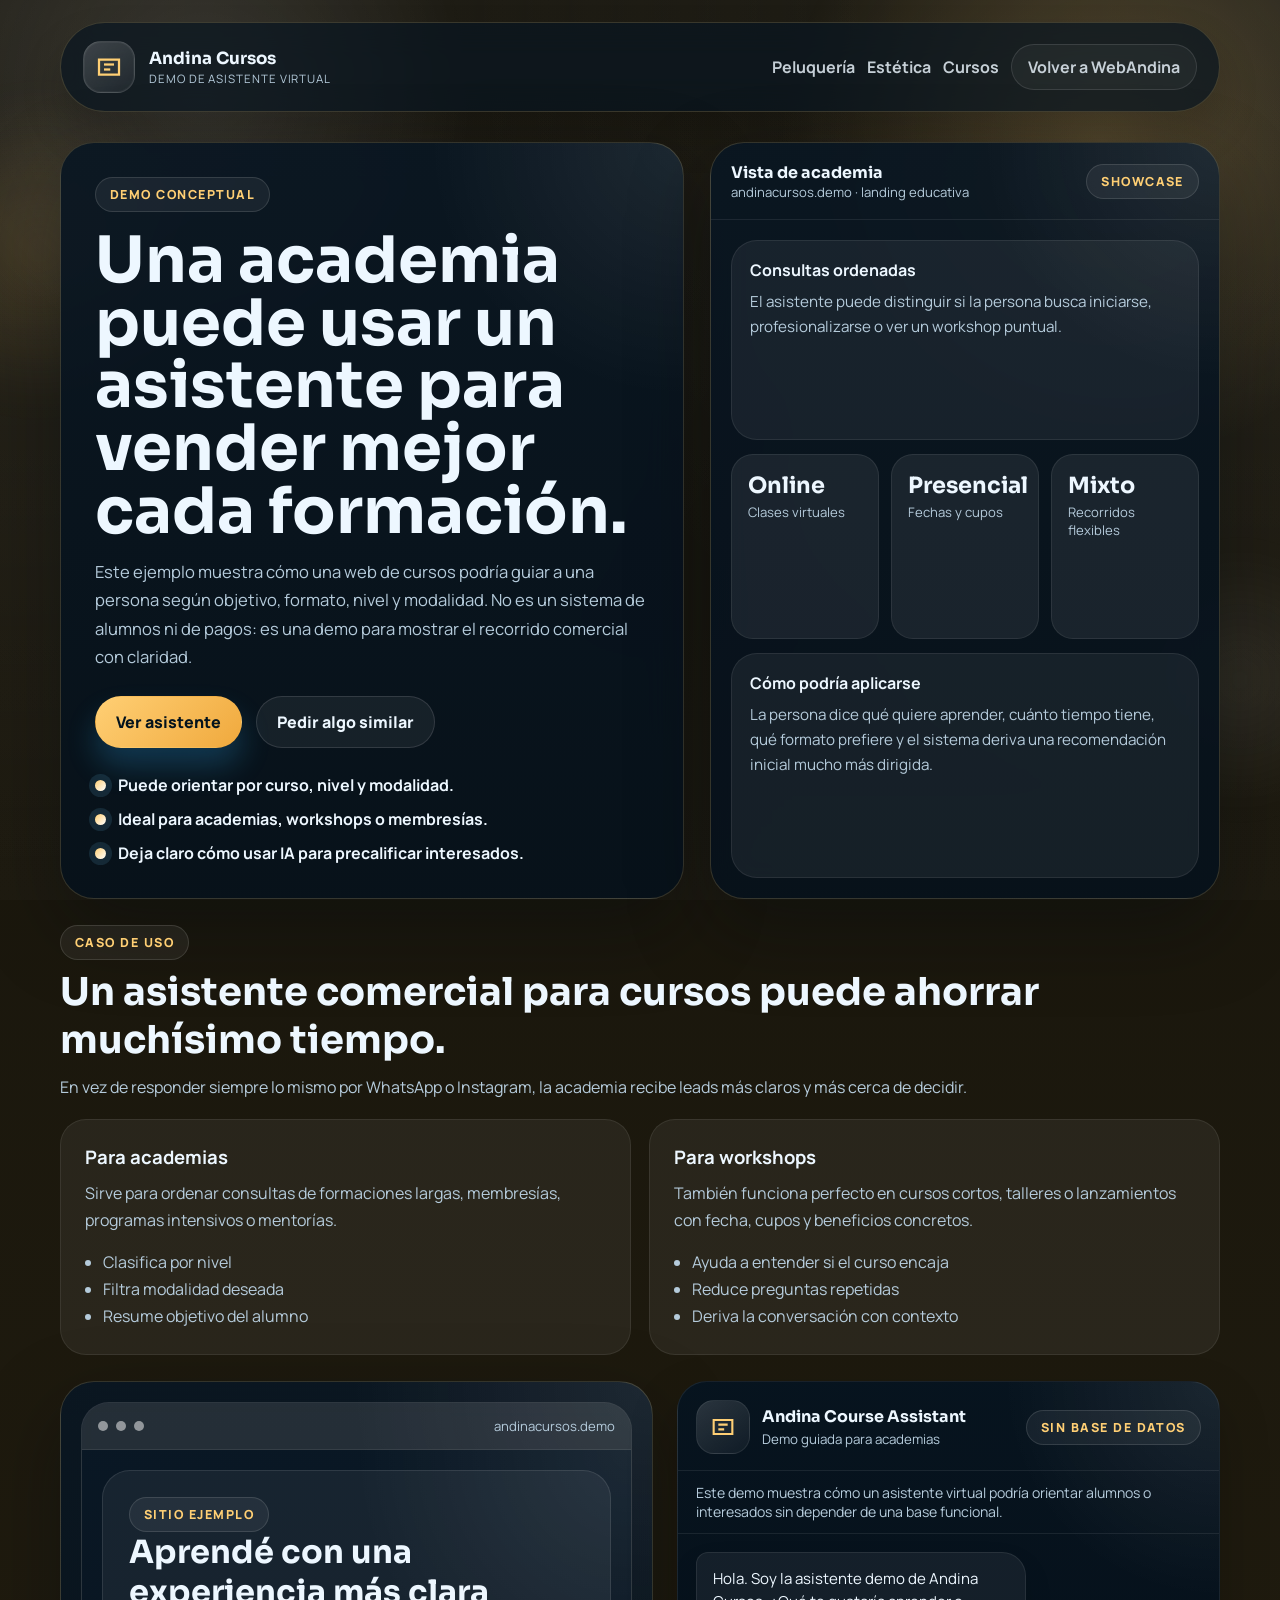
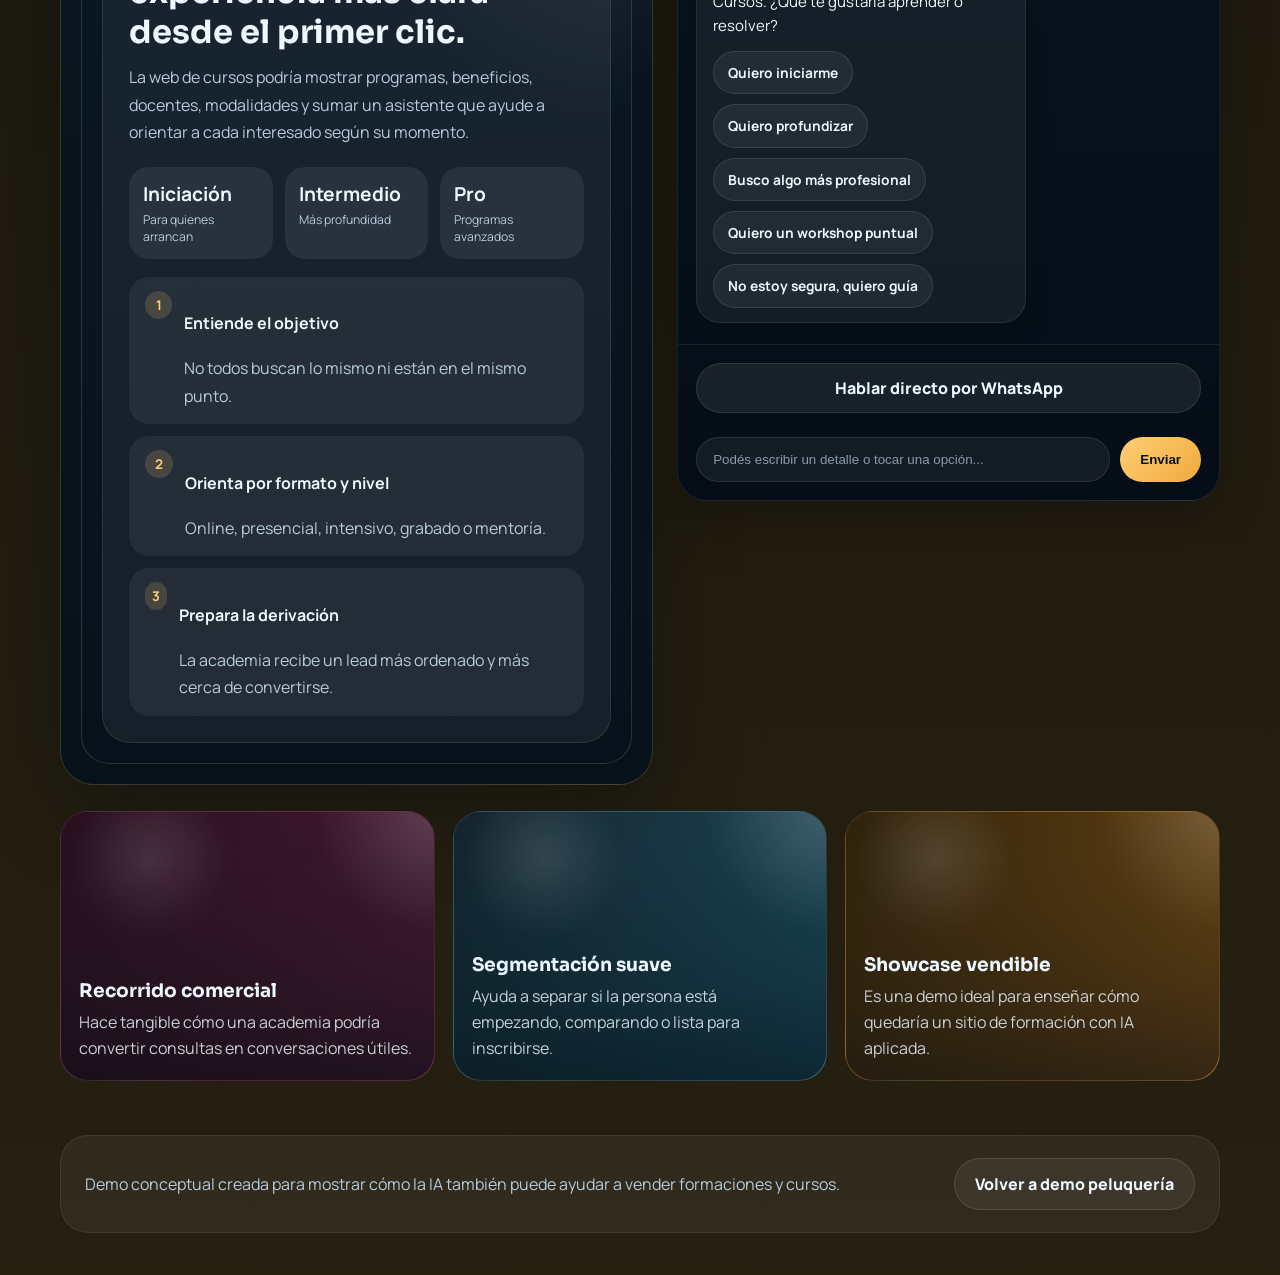
==== cursos.html @ 4b7d4a12 "Fix Netlify deploy file paths" ====
<!DOCTYPE html>
<html lang="es">
<head>
    <meta charset="UTF-8">
    <meta name="viewport" content="width=device-width, initial-scale=1.0">
    <title>Andina Cursos | Demo de asistente virtual | WebAndina</title>
    <meta name="description" content="Demo conceptual de asistente virtual para cursos, academias y formaciones. Ejemplo de recorridos comerciales guiados sin base de datos.">
    <link rel="icon" type="image/x-icon" href="./favicon.ico">
    <link rel="icon" type="image/svg+xml" href="./favicon.svg">
    <link rel="apple-touch-icon" href="./favicon-180.png">
    <link rel="preconnect" href="https://fonts.googleapis.com">
    <link rel="preconnect" href="https://fonts.gstatic.com" crossorigin>
    <link href="https://fonts.googleapis.com/css2?family=Manrope:wght@400;500;600;700;800&family=Sora:wght@500;600;700;800&display=swap" rel="stylesheet">
    <link rel="stylesheet" href="./demo-assistant.css">
    <style>
        body.demo-page {
            --demo-bg: #15130b;
            --demo-bg-soft: #262011;
            --demo-accent: #ffcf74;
            --demo-accent-strong: #f0a93d;
            --demo-accent-soft: rgba(255, 207, 116, 0.16);
            --demo-line: rgba(255, 207, 116, 0.18);
        }

        .cursos-grid-glow {
            position: fixed;
            inset: 0;
            pointer-events: none;
            z-index: 0;
            background:
                radial-gradient(circle at 16% 10%, rgba(255,255,255,0.10), transparent 20%),
                radial-gradient(circle at 86% 16%, rgba(255, 207, 116, 0.22), transparent 24%),
                linear-gradient(180deg, transparent 0%, rgba(255,255,255,0.02) 100%);
        }
    </style>
</head>
<body class="demo-page">
    <div class="cursos-grid-glow" aria-hidden="true"></div>

    <div class="demo-shell">
        <header class="demo-topbar">
            <div class="demo-container">
                <div class="demo-topbar-inner">
                    <a class="demo-brand" href="./index.html">
                        <span class="demo-brand-mark" aria-hidden="true">
                            <svg viewBox="0 0 24 24" fill="none" stroke="currentColor" stroke-width="1.8">
                                <path d="M4 6h16v12H4z"/>
                                <path d="M8 10h8"/>
                                <path d="M8 14h5"/>
                            </svg>
                        </span>
                        <span class="demo-brand-copy">
                            <strong>Andina Cursos</strong>
                            <small>Demo de asistente virtual</small>
                        </span>
                    </a>

                    <nav class="demo-nav">
                        <a href="./peluqueria">Peluquería</a>
                        <a href="./estetica">Estética</a>
                        <a href="./cursos">Cursos</a>
                        <a href="./index.html" class="demo-pill-link">Volver a WebAndina</a>
                    </nav>
                </div>
            </div>
        </header>

        <main class="demo-main">
            <div class="demo-container">
                <section class="demo-hero">
                    <article class="demo-panel demo-reveal">
                        <div class="demo-panel-copy">
                            <span class="demo-badge">Demo conceptual</span>
                            <h1>Una academia puede usar un asistente para vender mejor cada formación.</h1>
                            <p>
                                Este ejemplo muestra cómo una web de cursos podría guiar a una persona según objetivo, formato, nivel y modalidad. No es un sistema de alumnos ni de pagos: es una demo para mostrar el recorrido comercial con claridad.
                            </p>

                            <div class="demo-hero-actions">
                                <a href="#asistente" class="demo-button demo-button-primary">Ver asistente</a>
                                <a href="https://wa.me/5493757466729?text=Hola%2C%20quiero%20una%20demo%20como%20Andina%20Cursos." target="_blank" rel="noreferrer" class="demo-button demo-button-secondary">Pedir algo similar</a>
                            </div>

                            <div class="demo-highlight-list">
                                <div class="demo-highlight-item"><span class="demo-highlight-dot"></span> Puede orientar por curso, nivel y modalidad.</div>
                                <div class="demo-highlight-item"><span class="demo-highlight-dot"></span> Ideal para academias, workshops o membresías.</div>
                                <div class="demo-highlight-item"><span class="demo-highlight-dot"></span> Deja claro cómo usar IA para precalificar interesados.</div>
                            </div>
                        </div>
                    </article>

                    <aside class="demo-panel demo-preview demo-reveal">
                        <div class="demo-preview-head">
                            <div>
                                <strong>Vista de academia</strong>
                                <div class="demo-browser-url">andinacursos.demo · landing educativa</div>
                            </div>
                            <span class="demo-badge">Showcase</span>
                        </div>
                        <div class="demo-preview-body">
                            <article class="demo-mini-card">
                                <strong>Consultas ordenadas</strong>
                                <p>El asistente puede distinguir si la persona busca iniciarse, profesionalizarse o ver un workshop puntual.</p>
                            </article>
                            <div class="demo-stats">
                                <div class="demo-stat"><strong>Online</strong><span>Clases virtuales</span></div>
                                <div class="demo-stat"><strong>Presencial</strong><span>Fechas y cupos</span></div>
                                <div class="demo-stat"><strong>Mixto</strong><span>Recorridos flexibles</span></div>
                            </div>
                            <article class="demo-mini-card">
                                <strong>Cómo podría aplicarse</strong>
                                <p>La persona dice qué quiere aprender, cuánto tiempo tiene, qué formato prefiere y el sistema deriva una recomendación inicial mucho más dirigida.</p>
                            </article>
                        </div>
                    </aside>
                </section>

                <section class="demo-section demo-reveal">
                    <div class="demo-section-heading">
                        <span class="demo-badge">Caso de uso</span>
                        <h2>Un asistente comercial para cursos puede ahorrar muchísimo tiempo.</h2>
                        <p>En vez de responder siempre lo mismo por WhatsApp o Instagram, la academia recibe leads más claros y más cerca de decidir.</p>
                    </div>

                    <div class="demo-grid-two">
                        <article class="demo-case-card">
                            <h3>Para academias</h3>
                            <p>Sirve para ordenar consultas de formaciones largas, membresías, programas intensivos o mentorías.</p>
                            <ul>
                                <li>Clasifica por nivel</li>
                                <li>Filtra modalidad deseada</li>
                                <li>Resume objetivo del alumno</li>
                            </ul>
                        </article>
                        <article class="demo-case-card">
                            <h3>Para workshops</h3>
                            <p>También funciona perfecto en cursos cortos, talleres o lanzamientos con fecha, cupos y beneficios concretos.</p>
                            <ul>
                                <li>Ayuda a entender si el curso encaja</li>
                                <li>Reduce preguntas repetidas</li>
                                <li>Deriva la conversación con contexto</li>
                            </ul>
                        </article>
                    </div>
                </section>

                <section class="demo-showcase" id="asistente">
                    <article class="demo-panel demo-device demo-reveal">
                        <div class="demo-browser">
                            <div class="demo-browser-top">
                                <div class="demo-browser-dots"><span></span><span></span><span></span></div>
                                <div class="demo-browser-url">andinacursos.demo</div>
                            </div>
                            <div class="demo-browser-content">
                                <div class="demo-site-card">
                                    <span class="demo-badge">Sitio ejemplo</span>
                                    <h3>Aprendé con una experiencia más clara desde el primer clic.</h3>
                                    <p>La web de cursos podría mostrar programas, beneficios, docentes, modalidades y sumar un asistente que ayude a orientar a cada interesado según su momento.</p>

                                    <div class="demo-site-metrics">
                                        <div><strong>Iniciación</strong><span>Para quienes arrancan</span></div>
                                        <div><strong>Intermedio</strong><span>Más profundidad</span></div>
                                        <div><strong>Pro</strong><span>Programas avanzados</span></div>
                                    </div>

                                    <div class="demo-site-steps">
                                        <div class="demo-site-step">
                                            <strong>1</strong>
                                            <div>
                                                <h4>Entiende el objetivo</h4>
                                                <p>No todos buscan lo mismo ni están en el mismo punto.</p>
                                            </div>
                                        </div>
                                        <div class="demo-site-step">
                                            <strong>2</strong>
                                            <div>
                                                <h4>Orienta por formato y nivel</h4>
                                                <p>Online, presencial, intensivo, grabado o mentoría.</p>
                                            </div>
                                        </div>
                                        <div class="demo-site-step">
                                            <strong>3</strong>
                                            <div>
                                                <h4>Prepara la derivación</h4>
                                                <p>La academia recibe un lead más ordenado y más cerca de convertirse.</p>
                                            </div>
                                        </div>
                                    </div>
                                </div>
                            </div>
                        </div>
                    </article>

                    <aside class="demo-assistant-card demo-reveal" data-demo-assistant>
                        <script type="application/json">
                            {
                                "businessName": "Andina Cursos",
                                "assistantName": "Andina Course Assistant",
                                "assistantTag": "Demo guiada para academias",
                                "directActionLabel": "Hablar directo por WhatsApp",
                                "directActionHref": "https://wa.me/5493757466729?text=Hola%2C%20quiero%20una%20demo%20como%20Andina%20Cursos.",
                                "summaryLabel": "Resumen de interés demo",
                                "finalButtonLabel": "Pedir demo para mi academia",
                                "finalButtonHref": "https://wa.me/5493757466729?text=Hola%2C%20quiero%20un%20asistente%20para%20cursos%20como%20esta%20demo.",
                                "flow": [
                                    {
                                        "key": "goal",
                                        "label": "Objetivo",
                                        "shortLabel": "Objetivo",
                                        "question": "Hola. Soy la asistente demo de Andina Cursos. ¿Qué te gustaría aprender o resolver?",
                                        "options": [
                                            {"value": "iniciarme", "label": "Quiero iniciarme"},
                                            {"value": "profundizar", "label": "Quiero profundizar"},
                                            {"value": "certificar", "label": "Busco algo más profesional"},
                                            {"value": "workshop", "label": "Quiero un workshop puntual"},
                                            {"value": "no-se", "label": "No estoy segura, quiero guía"}
                                        ]
                                    },
                                    {
                                        "key": "format",
                                        "label": "Formato",
                                        "shortLabel": "Formato",
                                        "question": "¿Qué modalidad te resultaría más cómoda?",
                                        "options": [
                                            {"value": "online", "label": "Online"},
                                            {"value": "presencial", "label": "Presencial"},
                                            {"value": "mixto", "label": "Mixto"},
                                            {"value": "grabado", "label": "Contenido grabado"}
                                        ]
                                    },
                                    {
                                        "key": "availability",
                                        "label": "Tiempo",
                                        "shortLabel": "Tiempo",
                                        "question": "¿Cómo preferís avanzar con la formación?",
                                        "options": [
                                            {"value": "intensivo", "label": "Programa intensivo"},
                                            {"value": "semanal", "label": "Cursado semanal"},
                                            {"value": "a-mi-ritmo", "label": "A mi ritmo"},
                                            {"value": "asesoria", "label": "Quiero asesoramiento"}
                                        ]
                                    },
                                    {
                                        "key": "details",
                                        "label": "Detalle",
                                        "shortLabel": "Detalle",
                                        "question": "Si querés, agregá un detalle extra sobre lo que te interesa aprender.",
                                        "type": "text",
                                        "placeholder": "Ejemplo: me gustaría algo práctico y aplicable para empezar pronto."
                                    }
                                ]
                            }
                        </script>
                        <div class="demo-assistant-head">
                            <div class="demo-assistant-brand">
                                <span class="demo-assistant-avatar" aria-hidden="true">
                                    <svg viewBox="0 0 24 24" fill="none" stroke="currentColor" stroke-width="1.8">
                                        <path d="M4 6h16v12H4z"/>
                                        <path d="M8 10h8"/>
                                        <path d="M8 14h5"/>
                                    </svg>
                                </span>
                                <div>
                                    <strong>Andina Course Assistant</strong>
                                    <small>Demo guiada para academias</small>
                                </div>
                            </div>
                            <span class="demo-badge">Sin base de datos</span>
                        </div>
                        <div class="demo-assistant-demo">Este demo muestra cómo un asistente virtual podría orientar alumnos o interesados sin depender de una base funcional.</div>
                        <div class="demo-assistant-messages" data-demo-messages></div>
                        <div class="demo-assistant-footer">
                            <a data-demo-direct class="demo-direct-link" href="https://wa.me/5493757466729?text=Hola%2C%20quiero%20una%20demo%20como%20Andina%20Cursos.">Hablar directo por WhatsApp</a>
                            <div class="demo-actions" data-demo-actions></div>
                            <form class="demo-input-row" data-demo-form>
                                <input data-demo-input type="text" placeholder="Podés escribir un detalle o tocar una opción...">
                                <button type="submit" class="demo-send">Enviar</button>
                            </form>
                        </div>
                    </aside>
                </section>

                <section class="demo-section demo-reveal">
                    <div class="demo-gallery">
                        <article class="demo-gallery-card demo-gallery-card--one">
                            <div>
                                <h3>Recorrido comercial</h3>
                                <p>Hace tangible cómo una academia podría convertir consultas en conversaciones útiles.</p>
                            </div>
                        </article>
                        <article class="demo-gallery-card demo-gallery-card--two">
                            <div>
                                <h3>Segmentación suave</h3>
                                <p>Ayuda a separar si la persona está empezando, comparando o lista para inscribirse.</p>
                            </div>
                        </article>
                        <article class="demo-gallery-card demo-gallery-card--three">
                            <div>
                                <h3>Showcase vendible</h3>
                                <p>Es una demo ideal para enseñar cómo quedaría un sitio de formación con IA aplicada.</p>
                            </div>
                        </article>
                    </div>
                </section>
            </div>
        </main>

        <footer class="demo-footer">
            <div class="demo-container">
                <div class="demo-footer-card">
                    <p>Demo conceptual creada para mostrar cómo la IA también puede ayudar a vender formaciones y cursos.</p>
                    <a href="./peluqueria" class="demo-button demo-button-secondary">Volver a demo peluquería</a>
                </div>
            </div>
        </footer>
    </div>

    <script src="./demo-assistant.js"></script>
</body>
</html>
---- demo-assistant.css ----
:root {
    --demo-bg: #07131c;
    --demo-bg-soft: #0d2130;
    --demo-surface: rgba(10, 25, 38, 0.82);
    --demo-surface-strong: rgba(7, 18, 28, 0.92);
    --demo-card: rgba(255, 255, 255, 0.9);
    --demo-card-strong: rgba(255, 255, 255, 0.97);
    --demo-line: rgba(142, 201, 255, 0.18);
    --demo-text: #edf7ff;
    --demo-text-dark: #1a2a3b;
    --demo-muted: #b5cbdb;
    --demo-muted-dark: #68809a;
    --demo-accent: #72d5ff;
    --demo-accent-strong: #2cb0f4;
    --demo-accent-soft: rgba(114, 213, 255, 0.16);
    --demo-success: #49d38d;
    --demo-shadow: 0 30px 80px rgba(2, 8, 14, 0.34);
    --demo-radius-xl: 34px;
    --demo-radius-lg: 26px;
    --demo-radius-md: 20px;
}

* {
    box-sizing: border-box;
}

html {
    scroll-behavior: smooth;
}

body.demo-page {
    margin: 0;
    min-height: 100vh;
    background:
        radial-gradient(circle at top left, rgba(255,255,255,0.08), transparent 28%),
        radial-gradient(circle at top right, rgba(255,255,255,0.08), transparent 26%),
        linear-gradient(180deg, var(--demo-bg) 0%, var(--demo-bg-soft) 100%);
    color: var(--demo-text);
    font-family: "Manrope", sans-serif;
    position: relative;
    overflow-x: hidden;
}

.demo-page::before,
.demo-page::after {
    content: "";
    position: fixed;
    inset: auto;
    pointer-events: none;
    z-index: 0;
}

.demo-page::before {
    top: 90px;
    left: -120px;
    width: 320px;
    height: 320px;
    border-radius: 999px;
    background: radial-gradient(circle, var(--demo-accent-soft), transparent 68%);
    filter: blur(20px);
}

.demo-page::after {
    right: -100px;
    bottom: 80px;
    width: 280px;
    height: 280px;
    border-radius: 999px;
    background: radial-gradient(circle, rgba(255, 255, 255, 0.08), transparent 68%);
    filter: blur(18px);
}

.demo-shell {
    position: relative;
    z-index: 1;
}

.demo-reveal.is-visible {
    opacity: 1 !important;
    transform: translateY(0) !important;
}

.demo-container {
    width: min(1160px, calc(100vw - 36px));
    margin: 0 auto;
}

.demo-topbar {
    padding: 22px 0 0;
}

.demo-topbar-inner {
    display: flex;
    align-items: center;
    justify-content: space-between;
    gap: 18px;
    padding: 18px 22px;
    border-radius: 999px;
    border: 1px solid var(--demo-line);
    background: rgba(8, 21, 32, 0.7);
    backdrop-filter: blur(16px);
    box-shadow: 0 22px 40px rgba(0, 0, 0, 0.18);
}

.demo-brand {
    display: flex;
    align-items: center;
    gap: 14px;
    text-decoration: none;
    color: inherit;
}

.demo-brand-mark {
    width: 52px;
    height: 52px;
    display: grid;
    place-items: center;
    border-radius: 18px;
    background: linear-gradient(145deg, rgba(255,255,255,0.18), rgba(255,255,255,0.05));
    border: 1px solid rgba(255, 255, 255, 0.12);
    color: var(--demo-accent);
    box-shadow: inset 0 0 0 1px rgba(255,255,255,0.04);
}

.demo-brand-mark svg {
    width: 30px;
    height: 30px;
}

.demo-brand-copy {
    display: grid;
    gap: 2px;
}

.demo-brand-copy strong {
    font-family: "Sora", sans-serif;
    font-size: 1.05rem;
}

.demo-brand-copy small {
    color: var(--demo-muted);
    letter-spacing: 0.08em;
    text-transform: uppercase;
    font-size: 0.72rem;
}

.demo-nav {
    display: flex;
    align-items: center;
    flex-wrap: wrap;
    justify-content: flex-end;
    gap: 12px;
}

.demo-nav a {
    color: var(--demo-text);
    text-decoration: none;
    font-weight: 700;
    opacity: 0.82;
}

.demo-nav a:hover,
.demo-nav a:focus {
    opacity: 1;
}

.demo-nav .demo-pill-link {
    padding: 11px 16px;
    border-radius: 999px;
    border: 1px solid rgba(255,255,255,0.14);
    background: rgba(255,255,255,0.05);
}

.demo-main {
    padding: 30px 0 54px;
}

.demo-hero {
    display: grid;
    grid-template-columns: minmax(0, 1.1fr) minmax(320px, 0.9fr);
    gap: 26px;
    align-items: stretch;
}

.demo-panel {
    border-radius: var(--demo-radius-xl);
    border: 1px solid var(--demo-line);
    background:
        radial-gradient(circle at top right, rgba(255,255,255,0.08), transparent 26%),
        linear-gradient(180deg, rgba(9, 22, 34, 0.92), rgba(6, 17, 27, 0.92));
    box-shadow: var(--demo-shadow);
    backdrop-filter: blur(18px);
}

.demo-panel-copy {
    padding: 34px;
}

.demo-badge {
    display: inline-flex;
    align-items: center;
    padding: 8px 14px;
    border-radius: 999px;
    border: 1px solid rgba(255,255,255,0.12);
    background: rgba(255,255,255,0.06);
    color: var(--demo-accent);
    font-size: 0.78rem;
    font-weight: 800;
    letter-spacing: 0.12em;
    text-transform: uppercase;
}

.demo-panel-copy h1 {
    margin: 18px 0 14px;
    font-family: "Sora", sans-serif;
    font-size: clamp(2.35rem, 5vw, 4.35rem);
    line-height: 0.98;
}

.demo-panel-copy p {
    margin: 0;
    max-width: 640px;
    color: var(--demo-muted);
    line-height: 1.72;
    font-size: 1.04rem;
}

.demo-hero-actions {
    display: flex;
    flex-wrap: wrap;
    gap: 14px;
    margin-top: 24px;
}

.demo-button {
    display: inline-flex;
    align-items: center;
    justify-content: center;
    gap: 10px;
    padding: 14px 20px;
    border-radius: 999px;
    border: 1px solid transparent;
    text-decoration: none;
    font-weight: 800;
    transition: transform 0.2s ease, box-shadow 0.2s ease, border-color 0.2s ease;
}

.demo-button:hover,
.demo-button:focus {
    transform: translateY(-2px);
}

.demo-button-primary {
    background: linear-gradient(135deg, var(--demo-accent), var(--demo-accent-strong));
    color: #03131d;
    box-shadow: 0 18px 30px rgba(44, 176, 244, 0.24);
}

.demo-button-secondary {
    border-color: rgba(255,255,255,0.12);
    background: rgba(255,255,255,0.06);
    color: var(--demo-text);
}

.demo-highlight-list {
    display: grid;
    gap: 12px;
    margin-top: 26px;
}

.demo-highlight-item {
    display: flex;
    align-items: center;
    gap: 12px;
    color: var(--demo-text);
    font-weight: 700;
}

.demo-highlight-dot {
    width: 11px;
    height: 11px;
    border-radius: 999px;
    background: linear-gradient(135deg, var(--demo-accent), #ffffff);
    box-shadow: 0 0 0 6px rgba(114, 213, 255, 0.12);
}

.demo-preview {
    display: grid;
    grid-template-rows: auto 1fr;
    overflow: hidden;
}

.demo-preview-head {
    display: flex;
    align-items: center;
    justify-content: space-between;
    gap: 12px;
    padding: 18px 20px;
    border-bottom: 1px solid rgba(255,255,255,0.08);
}

.demo-preview-head strong {
    font-family: "Sora", sans-serif;
    font-size: 1rem;
}

.demo-preview-body {
    padding: 20px;
    display: grid;
    gap: 14px;
}

.demo-mini-card,
.demo-info-card,
.demo-case-card {
    border-radius: var(--demo-radius-lg);
    border: 1px solid rgba(255,255,255,0.08);
    background: rgba(255,255,255,0.06);
}

.demo-mini-card {
    padding: 18px;
}

.demo-mini-card strong {
    display: block;
    font-size: 1rem;
    margin-bottom: 8px;
}

.demo-mini-card p {
    margin: 0;
    color: var(--demo-muted);
    line-height: 1.65;
    font-size: 0.95rem;
}

.demo-stats {
    display: grid;
    grid-template-columns: repeat(3, minmax(0, 1fr));
    gap: 12px;
}

.demo-stat {
    padding: 16px;
    border-radius: 22px;
    background: rgba(255,255,255,0.07);
    border: 1px solid rgba(255,255,255,0.08);
}

.demo-stat strong {
    display: block;
    font-family: "Sora", sans-serif;
    font-size: 1.4rem;
}

.demo-stat span {
    display: block;
    margin-top: 4px;
    color: var(--demo-muted);
    font-size: 0.82rem;
}

.demo-section {
    margin-top: 26px;
}

.demo-grid-three {
    display: grid;
    grid-template-columns: repeat(3, minmax(0, 1fr));
    gap: 18px;
}

.demo-grid-two {
    display: grid;
    grid-template-columns: repeat(2, minmax(0, 1fr));
    gap: 18px;
}

.demo-info-card,
.demo-case-card {
    padding: 24px;
}

.demo-section-heading {
    margin-bottom: 18px;
}

.demo-section-heading h2 {
    margin: 8px 0 0;
    font-family: "Sora", sans-serif;
    font-size: clamp(1.7rem, 3vw, 2.4rem);
}

.demo-section-heading p {
    margin: 10px 0 0;
    color: var(--demo-muted);
    line-height: 1.7;
}

.demo-info-card h3,
.demo-case-card h3 {
    margin: 0 0 10px;
    font-size: 1.16rem;
}

.demo-info-card p,
.demo-case-card p {
    margin: 0;
    color: var(--demo-muted);
    line-height: 1.7;
}

.demo-info-card ul,
.demo-case-card ul {
    margin: 14px 0 0;
    padding-left: 18px;
    color: var(--demo-muted);
    line-height: 1.7;
}

.demo-tag-row {
    display: flex;
    flex-wrap: wrap;
    gap: 10px;
    margin-top: 14px;
}

.demo-tag {
    display: inline-flex;
    align-items: center;
    padding: 8px 12px;
    border-radius: 999px;
    background: rgba(255,255,255,0.08);
    color: var(--demo-text);
    font-size: 0.82rem;
    font-weight: 700;
}

.demo-showcase {
    margin-top: 26px;
    display: grid;
    grid-template-columns: minmax(0, 0.94fr) minmax(340px, 0.86fr);
    gap: 24px;
    align-items: start;
}

.demo-device {
    padding: 20px;
}

.demo-browser {
    border-radius: 28px;
    border: 1px solid rgba(255,255,255,0.08);
    overflow: hidden;
    background: rgba(255,255,255,0.07);
}

.demo-browser-top {
    display: flex;
    align-items: center;
    justify-content: space-between;
    gap: 10px;
    padding: 14px 16px;
    border-bottom: 1px solid rgba(255,255,255,0.08);
    background: rgba(255,255,255,0.04);
}

.demo-browser-dots {
    display: flex;
    gap: 8px;
}

.demo-browser-dots span {
    width: 10px;
    height: 10px;
    border-radius: 999px;
    background: rgba(255,255,255,0.5);
}

.demo-browser-url {
    color: var(--demo-muted);
    font-size: 0.82rem;
}

.demo-browser-content {
    padding: 20px;
    background:
        radial-gradient(circle at top right, rgba(255,255,255,0.08), transparent 26%),
        linear-gradient(180deg, rgba(9, 23, 36, 0.98), rgba(7, 17, 28, 0.96));
}

.demo-site-card {
    border-radius: 28px;
    border: 1px solid rgba(255,255,255,0.1);
    background: rgba(255,255,255,0.06);
    padding: 26px;
}

.demo-site-card h3 {
    margin: 0 0 12px;
    font-family: "Sora", sans-serif;
    font-size: 2rem;
}

.demo-site-card p {
    margin: 0;
    color: var(--demo-muted);
    line-height: 1.72;
}

.demo-site-metrics {
    display: grid;
    grid-template-columns: repeat(3, minmax(0, 1fr));
    gap: 12px;
    margin-top: 20px;
}

.demo-site-metrics div {
    padding: 14px;
    border-radius: 20px;
    background: rgba(255,255,255,0.07);
}

.demo-site-metrics strong {
    display: block;
    font-size: 1.2rem;
}

.demo-site-metrics span {
    display: block;
    margin-top: 4px;
    color: var(--demo-muted);
    font-size: 0.76rem;
}

.demo-site-steps {
    display: grid;
    gap: 12px;
    margin-top: 18px;
}

.demo-site-step {
    display: flex;
    align-items: flex-start;
    gap: 12px;
    padding: 14px 16px;
    border-radius: 20px;
    background: rgba(255,255,255,0.06);
}

.demo-site-step strong {
    display: inline-flex;
    align-items: center;
    justify-content: center;
    width: 28px;
    height: 28px;
    border-radius: 999px;
    background: var(--demo-accent-soft);
    color: var(--demo-accent);
    font-size: 0.84rem;
}

.demo-site-step p {
    margin: 2px 0 0;
    color: var(--demo-muted);
}

.demo-assistant-card {
    display: grid;
    grid-template-rows: auto auto minmax(0, 1fr) auto;
    min-height: 720px;
    border-radius: 30px;
    border: 1px solid rgba(255,255,255,0.08);
    background:
        radial-gradient(circle at top right, rgba(255,255,255,0.08), transparent 24%),
        linear-gradient(180deg, rgba(7, 20, 31, 0.98), rgba(5, 14, 24, 0.98));
    overflow: hidden;
    box-shadow: 0 22px 50px rgba(0, 0, 0, 0.22);
}

.demo-assistant-head {
    display: flex;
    align-items: center;
    justify-content: space-between;
    gap: 14px;
    padding: 18px 18px 16px;
    border-bottom: 1px solid rgba(255,255,255,0.08);
}

.demo-assistant-brand {
    display: flex;
    align-items: center;
    gap: 12px;
}

.demo-assistant-avatar {
    width: 54px;
    height: 54px;
    border-radius: 18px;
    display: grid;
    place-items: center;
    background: linear-gradient(145deg, rgba(255,255,255,0.14), rgba(255,255,255,0.04));
    color: var(--demo-accent);
    border: 1px solid rgba(255,255,255,0.08);
}

.demo-assistant-avatar svg {
    width: 28px;
    height: 28px;
}

.demo-assistant-brand strong {
    display: block;
    font-family: "Sora", sans-serif;
    font-size: 1rem;
}

.demo-assistant-brand small {
    color: var(--demo-muted);
}

.demo-assistant-demo {
    padding: 12px 18px;
    border-bottom: 1px solid rgba(255,255,255,0.08);
    color: var(--demo-muted);
    font-size: 0.88rem;
}

.demo-assistant-messages {
    padding: 18px;
    overflow: auto;
    display: grid;
    align-content: start;
    gap: 12px;
    min-height: 0;
}

.demo-msg {
    display: flex;
}

.demo-msg.bot {
    justify-content: flex-start;
}

.demo-msg.user {
    justify-content: flex-end;
}

.demo-bubble {
    max-width: min(88%, 330px);
    border-radius: 24px;
    padding: 14px 16px;
    line-height: 1.55;
    font-size: 0.94rem;
    box-shadow: 0 14px 28px rgba(0,0,0,0.12);
}

.demo-msg.bot .demo-bubble {
    border: 1px solid rgba(255,255,255,0.08);
    background: rgba(255,255,255,0.06);
    color: var(--demo-text);
    border-top-left-radius: 12px;
}

.demo-msg.user .demo-bubble {
    background: linear-gradient(135deg, var(--demo-accent), var(--demo-accent-strong));
    color: #03131d;
    border-top-right-radius: 12px;
    font-weight: 700;
}

.demo-options {
    display: flex;
    flex-wrap: wrap;
    gap: 10px;
    margin-top: 14px;
}

.demo-chip {
    appearance: none;
    border: 1px solid rgba(255,255,255,0.1);
    background: rgba(255,255,255,0.06);
    color: var(--demo-text);
    border-radius: 999px;
    padding: 10px 14px;
    font: inherit;
    font-size: 0.86rem;
    font-weight: 700;
    cursor: pointer;
    transition: transform 0.18s ease, border-color 0.18s ease, background 0.18s ease;
}

.demo-chip:hover,
.demo-chip:focus {
    transform: translateY(-1px);
    border-color: rgba(255,255,255,0.2);
}

.demo-chip.is-selected {
    background: linear-gradient(135deg, rgba(114, 213, 255, 0.24), rgba(44, 176, 244, 0.22));
    border-color: rgba(114, 213, 255, 0.42);
}

.demo-chip[disabled] {
    opacity: 0.68;
    cursor: default;
}

.demo-actions {
    display: flex;
    flex-wrap: wrap;
    gap: 10px;
}

.demo-summary {
    margin-top: 14px;
    border-radius: 20px;
    border: 1px solid rgba(255,255,255,0.08);
    background: rgba(255,255,255,0.05);
    padding: 14px;
}

.demo-summary-grid {
    display: grid;
    gap: 10px;
    margin-top: 12px;
}

.demo-summary-grid div {
    display: flex;
    justify-content: space-between;
    gap: 14px;
    align-items: baseline;
}

.demo-summary-grid span {
    color: var(--demo-muted);
    font-size: 0.8rem;
    text-transform: uppercase;
    letter-spacing: 0.06em;
}

.demo-summary-grid strong {
    text-align: right;
    font-size: 0.92rem;
}

.demo-typing {
    display: inline-flex;
    align-items: center;
    gap: 7px;
}

.demo-typing span {
    width: 8px;
    height: 8px;
    border-radius: 999px;
    background: rgba(255,255,255,0.66);
    animation: demoTypingPulse 1s infinite ease-in-out;
}

.demo-typing span:nth-child(2) {
    animation-delay: 0.16s;
}

.demo-typing span:nth-child(3) {
    animation-delay: 0.32s;
}

.demo-assistant-footer {
    padding: 18px;
    border-top: 1px solid rgba(255,255,255,0.08);
    display: grid;
    gap: 12px;
}

.demo-direct-link {
    display: inline-flex;
    align-items: center;
    justify-content: center;
    padding: 13px 16px;
    border-radius: 999px;
    background: rgba(255,255,255,0.08);
    color: var(--demo-text);
    text-decoration: none;
    font-weight: 800;
    border: 1px solid rgba(255,255,255,0.1);
}

.demo-input-row {
    display: grid;
    grid-template-columns: minmax(0, 1fr) auto;
    gap: 10px;
}

.demo-input-row input {
    border: 1px solid rgba(255,255,255,0.1);
    background: rgba(255,255,255,0.06);
    border-radius: 999px;
    padding: 14px 16px;
    color: var(--demo-text);
    outline: none;
}

.demo-input-row input::placeholder {
    color: rgba(181, 203, 219, 0.72);
}

.demo-send {
    appearance: none;
    border: 0;
    border-radius: 999px;
    padding: 0 20px;
    background: linear-gradient(135deg, var(--demo-accent), var(--demo-accent-strong));
    color: #03131d;
    font-weight: 800;
}

.demo-gallery {
    display: grid;
    grid-template-columns: repeat(3, minmax(0, 1fr));
    gap: 18px;
    margin-top: 18px;
}

.demo-gallery-card {
    position: relative;
    overflow: hidden;
    border-radius: 28px;
    min-height: 270px;
    border: 1px solid rgba(255,255,255,0.08);
    background:
        linear-gradient(180deg, rgba(255,255,255,0.04), rgba(255,255,255,0.02)),
        linear-gradient(135deg, rgba(255,255,255,0.08), transparent);
}

.demo-gallery-card::before {
    content: "";
    position: absolute;
    inset: 0;
    background:
        radial-gradient(circle at top right, rgba(255,255,255,0.16), transparent 26%),
        linear-gradient(180deg, transparent, rgba(3, 10, 16, 0.64));
}

.demo-gallery-card > div {
    position: absolute;
    inset: auto 18px 18px;
    z-index: 1;
}

.demo-gallery-card h3 {
    margin: 0 0 8px;
    font-family: "Sora", sans-serif;
}

.demo-gallery-card p {
    margin: 0;
    color: rgba(237, 247, 255, 0.82);
    line-height: 1.62;
}

.demo-gallery-card--one {
    background:
        radial-gradient(circle at 24% 18%, rgba(255,255,255,0.14), transparent 22%),
        linear-gradient(145deg, rgba(41, 15, 32, 0.9), rgba(92, 34, 65, 0.96));
}

.demo-gallery-card--two {
    background:
        radial-gradient(circle at 24% 18%, rgba(255,255,255,0.14), transparent 22%),
        linear-gradient(145deg, rgba(20, 37, 50, 0.9), rgba(32, 98, 118, 0.96));
}

.demo-gallery-card--three {
    background:
        radial-gradient(circle at 24% 18%, rgba(255,255,255,0.14), transparent 22%),
        linear-gradient(145deg, rgba(48, 35, 11, 0.9), rgba(146, 93, 24, 0.96));
}

.demo-callout {
    margin-top: 28px;
    padding: 22px 24px;
    border-radius: 28px;
    border: 1px solid rgba(255,255,255,0.08);
    background: rgba(255,255,255,0.06);
}

.demo-callout strong {
    display: block;
    font-size: 1.12rem;
    margin-bottom: 8px;
}

.demo-callout p {
    margin: 0;
    color: var(--demo-muted);
    line-height: 1.72;
}

.demo-footer {
    padding: 0 0 42px;
}

.demo-footer-card {
    padding: 22px 24px;
    border-radius: 28px;
    border: 1px solid rgba(255,255,255,0.08);
    background: rgba(255,255,255,0.05);
    display: flex;
    align-items: center;
    justify-content: space-between;
    flex-wrap: wrap;
    gap: 14px;
}

.demo-footer-card p {
    margin: 0;
    color: var(--demo-muted);
}

@keyframes demoTypingPulse {
    0%, 80%, 100% {
        transform: scale(0.8);
        opacity: 0.45;
    }
    40% {
        transform: scale(1);
        opacity: 1;
    }
}

@media (max-width: 1120px) {
    .demo-hero,
    .demo-showcase {
        grid-template-columns: 1fr;
    }

    .demo-assistant-card {
        min-height: 680px;
    }
}

@media (max-width: 860px) {
    .demo-topbar-inner {
        border-radius: 28px;
        align-items: flex-start;
        flex-direction: column;
    }

    .demo-nav {
        width: 100%;
        justify-content: flex-start;
    }

    .demo-grid-three,
    .demo-grid-two,
    .demo-gallery {
        grid-template-columns: 1fr;
    }

    .demo-stats,
    .demo-site-metrics {
        grid-template-columns: 1fr;
    }
}

@media (max-width: 640px) {
    .demo-container {
        width: min(100vw - 22px, 1160px);
    }

    .demo-panel-copy,
    .demo-section,
    .demo-preview-body,
    .demo-device {
        padding: 20px;
    }

    .demo-panel-copy h1 {
        font-size: 2.36rem;
    }

    .demo-assistant-head,
    .demo-assistant-demo,
    .demo-assistant-messages,
    .demo-assistant-footer {
        padding-left: 14px;
        padding-right: 14px;
    }

    .demo-assistant-card {
        min-height: 620px;
    }

    .demo-bubble {
        max-width: 92%;
    }
}
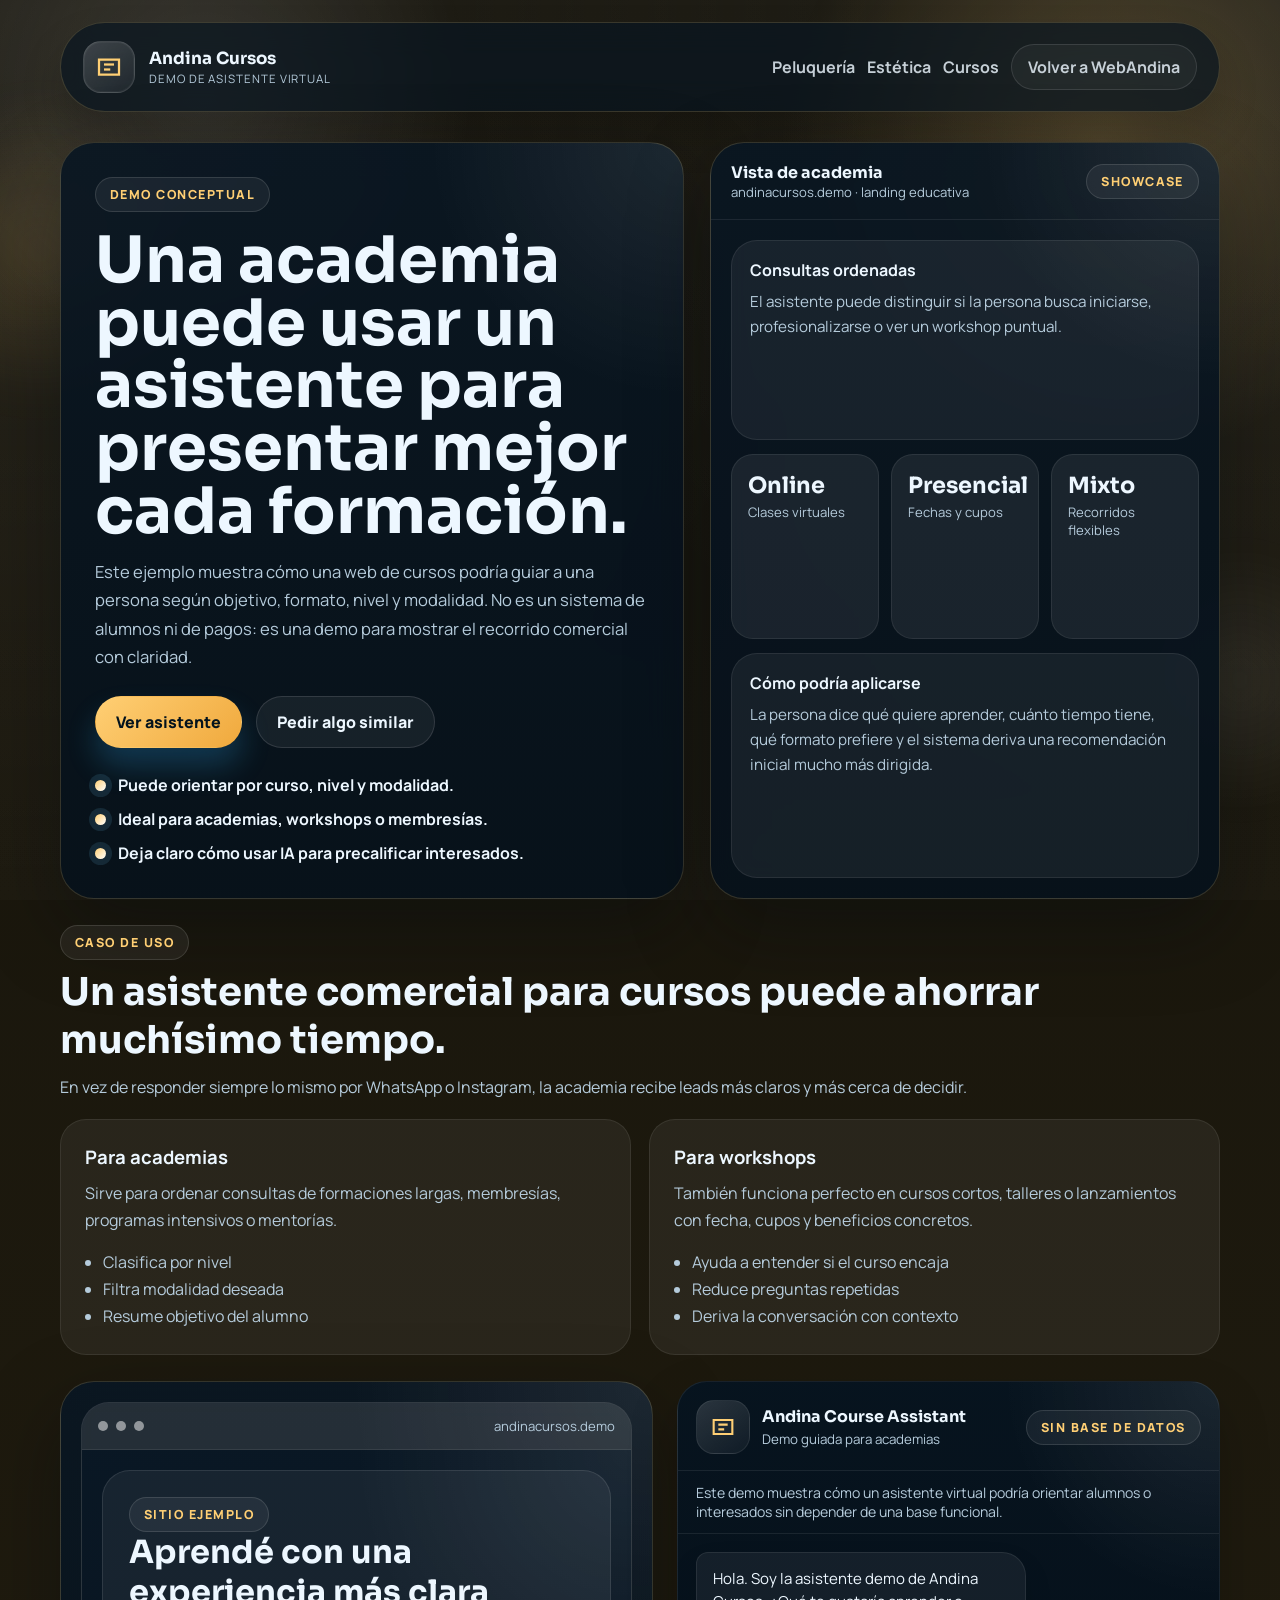
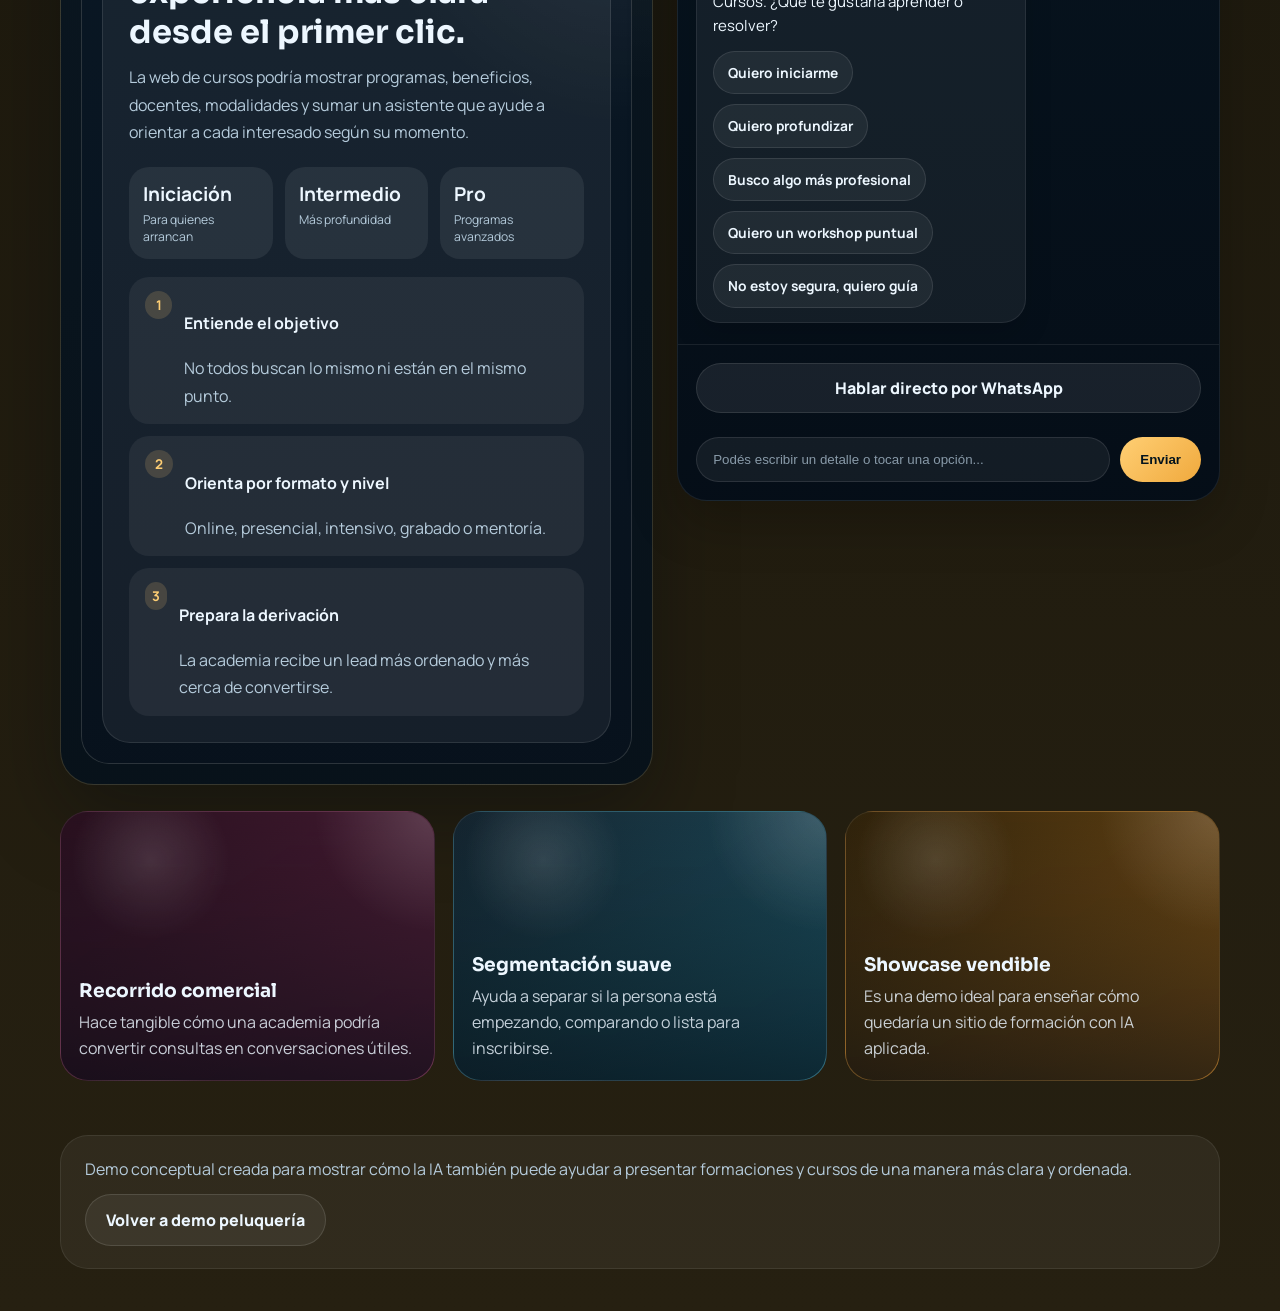
==== commit 57a45ee0: "Fix Netlify deploy file paths" ====
--- a/cursos.html
+++ b/cursos.html
@@ -71,14 +71,14 @@
                     <article class="demo-panel demo-reveal">
                         <div class="demo-panel-copy">
                             <span class="demo-badge">Demo conceptual</span>
-                            <h1>Una academia puede usar un asistente para vender mejor cada formación.</h1>
+                            <h1>Una academia puede usar un asistente para presentar mejor cada formación.</h1>
                             <p>
                                 Este ejemplo muestra cómo una web de cursos podría guiar a una persona según objetivo, formato, nivel y modalidad. No es un sistema de alumnos ni de pagos: es una demo para mostrar el recorrido comercial con claridad.
                             </p>
 
                             <div class="demo-hero-actions">
                                 <a href="#asistente" class="demo-button demo-button-primary">Ver asistente</a>
-                                <a href="https://wa.me/5493757466729?text=Hola%2C%20quiero%20una%20demo%20como%20Andina%20Cursos." target="_blank" rel="noreferrer" class="demo-button demo-button-secondary">Pedir algo similar</a>
+                                <a href="https://wa.me/5492944324419?text=Hola%2C%20quiero%20una%20demo%20como%20Andina%20Cursos." target="_blank" rel="noreferrer" class="demo-button demo-button-secondary">Pedir algo similar</a>
                             </div>
 
                             <div class="demo-highlight-list">
@@ -198,10 +198,10 @@
                                 "assistantName": "Andina Course Assistant",
                                 "assistantTag": "Demo guiada para academias",
                                 "directActionLabel": "Hablar directo por WhatsApp",
-                                "directActionHref": "https://wa.me/5493757466729?text=Hola%2C%20quiero%20una%20demo%20como%20Andina%20Cursos.",
+                                "directActionHref": "https://wa.me/5492944324419?text=Hola%2C%20quiero%20una%20demo%20como%20Andina%20Cursos.",
                                 "summaryLabel": "Resumen de interés demo",
                                 "finalButtonLabel": "Pedir demo para mi academia",
-                                "finalButtonHref": "https://wa.me/5493757466729?text=Hola%2C%20quiero%20un%20asistente%20para%20cursos%20como%20esta%20demo.",
+                                "finalButtonHref": "https://wa.me/5492944324419?text=Hola%2C%20quiero%20un%20asistente%20para%20cursos%20como%20esta%20demo.",
                                 "flow": [
                                     {
                                         "key": "goal",
@@ -270,7 +270,7 @@
                         <div class="demo-assistant-demo">Este demo muestra cómo un asistente virtual podría orientar alumnos o interesados sin depender de una base funcional.</div>
                         <div class="demo-assistant-messages" data-demo-messages></div>
                         <div class="demo-assistant-footer">
-                            <a data-demo-direct class="demo-direct-link" href="https://wa.me/5493757466729?text=Hola%2C%20quiero%20una%20demo%20como%20Andina%20Cursos.">Hablar directo por WhatsApp</a>
+                            <a data-demo-direct class="demo-direct-link" href="https://wa.me/5492944324419?text=Hola%2C%20quiero%20una%20demo%20como%20Andina%20Cursos.">Hablar directo por WhatsApp</a>
                             <div class="demo-actions" data-demo-actions></div>
                             <form class="demo-input-row" data-demo-form>
                                 <input data-demo-input type="text" placeholder="Podés escribir un detalle o tocar una opción...">
@@ -308,7 +308,7 @@
         <footer class="demo-footer">
             <div class="demo-container">
                 <div class="demo-footer-card">
-                    <p>Demo conceptual creada para mostrar cómo la IA también puede ayudar a vender formaciones y cursos.</p>
+                    <p>Demo conceptual creada para mostrar cómo la IA también puede ayudar a presentar formaciones y cursos de una manera más clara y ordenada.</p>
                     <a href="./peluqueria" class="demo-button demo-button-secondary">Volver a demo peluquería</a>
                 </div>
             </div>
